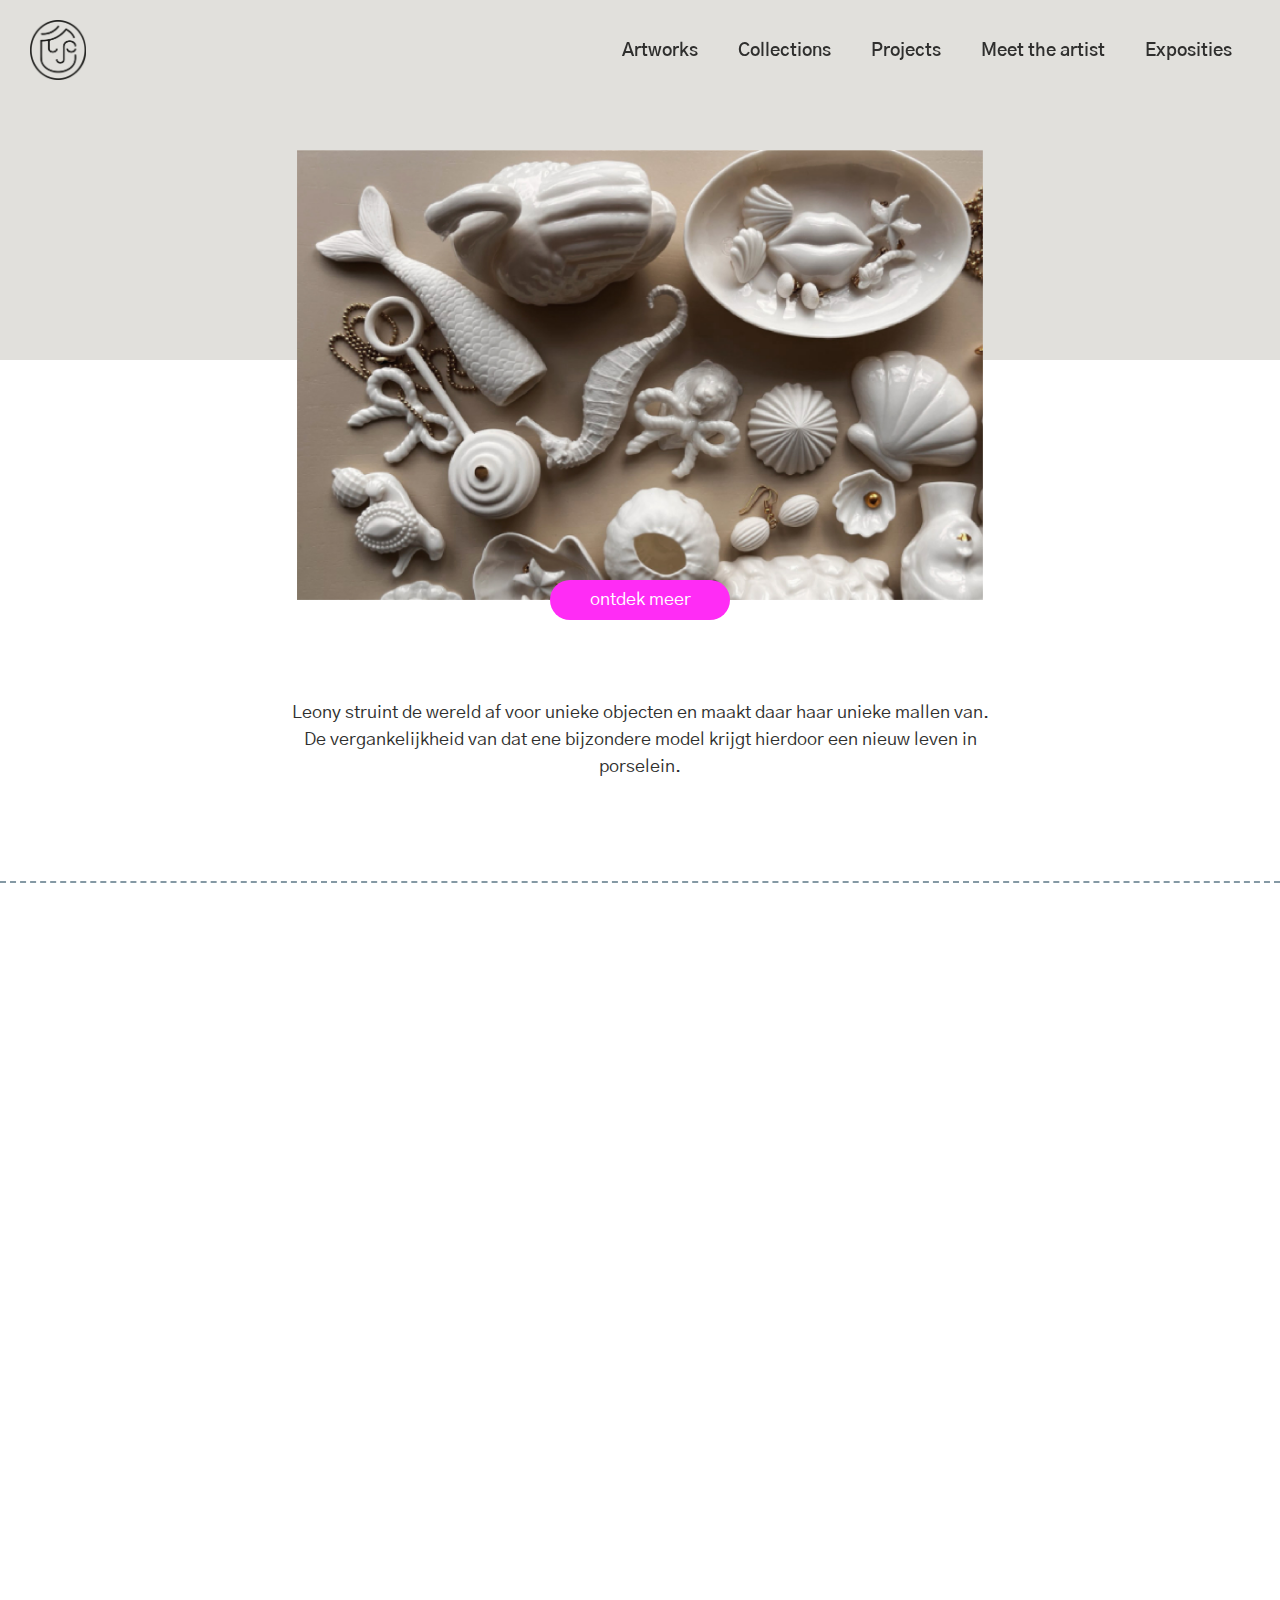
==== index.html @ 036ce0f7 "Add files via upload" ====
<!DOCTYPE html>
<html lang="nl">

<head>
  <meta charset="UTF-8">
  <link rel="icon" type="image/png" href="images/Schatelier-facicon.png " />
  <meta http-equiv="X-UA-Compatible" content="IE=edge">
  <meta name="viewport" content="width=device-width, user-scalable=yes, initial-scale=1, user-scalable=1">

  <title>Schatelier</title>

  <link rel="canonical" href="https://schatelier.nl/" />
  <meta name="description" content="Schatelier" />
  <meta property="og:title" content="Schatelier" />
  <meta property="og:description" content="Schatelier" />
  <meta property="og:url" content="https://schatelier.nl/" />
  <meta property="og:site_name" content="Schatelier" />
  <meta property="og:image" content="/images/Schatelier_beeldmerk.png">
  <meta property="og:image:secure_url" content="/images/Schatelier_beeldmerk.png">
  <meta name="twitter:site" content="@wimpstm">
  <meta name="twitter:creator" content="@wimpstm">
  <meta name="twitter:card" content="summary" />
  <meta name="twitter:description" content="Schatlier" />
  <meta name="twitter:title" content="Schatelier" />

  <link href="https://fonts.googleapis.com/css?family=Gothic+A1:400,600&display=swap" rel="stylesheet">
  <link href="https://fonts.googleapis.com/css?family=Limelight&display=swap" rel="stylesheet">
  <link rel="stylesheet" href="style.css">

</head>

<body>
  <!-- <header> -->
  <div class="site-logo"> <img src="images/Schatelier_logo.png" alt="Schatelier logo">
  </div>

  <nav class="header-nav">
    <ul id="menu">
      <li><a href="#artworks">
          Artworks
        </a></li>
      <li><a href="#collections">
          Collections
        </a></li>
      <li><a href="#projects">
          Projects
        </a></li>
        <li><a href="#about">
          Meet the artist
        </a></li>
      <li><a href="#expo">
          Exposities
        </a></li>
    </ul>
  </nav>

  <!-- </header> -->

  <main class="main">

    <div class="home-header">
      <div class="home-header-image">
        <img src="images/home-header-image.jpg" alt="">
        <a class="btn" href="#item1">ontdek meer</a>
      </div>
      <p>Leony struint de wereld af voor unieke objecten en maakt daar haar unieke mallen van. De vergankelijkheid van
        dat ene bijzondere model krijgt hierdoor een nieuw leven in porselein.</p>
    </div>

    <div class="home-section" id="artworks">
      <h2>Artworks</h2>
      <div class="home-section-aw">
        <img src="images/Jaap Kruithoof wand vaasje.jpg" alt="Servies der Lusten">
        <div>
          <h3>Servies der Lusten</h3>
          <p>Servies der Lusten Cum Laude studeerde ze af aan de Hoge school voor de Kunsten te Utrecht met dit 5-Delig
            Servies geinspireerd op het beroemde werk van Jheronimus Bosch ‘De tuin der Lusten’ behoorde ze tot de beste
            3 en daarom exclusief verkrijgbaar via keramisch Atelier Cor Unum in Den Bosch.</p>
        </div>
      </div>

    </div>

    <div class="home-section" id="collections">
      <h2>Collections</h2>
      <div class="section-slider-container">
        <div class="section-slider" id="item6">
          <div class="section-slider-item">
            <img src="images/Rembrandt in a new way of Art.jpg" alt="Rembrandt in a new way of Art">
            <figcaption>Rembrandt</figcaption>
          </div>
        </div>

        <div class="section-slider" id="item7">
          <div class="section-slider-item">
            <img src="images/Nomad Trekkersvaas.jpg" alt="Rembrandt in a new way of Art">
            <figcaption>Rembrandt</figcaption>
          </div>
        </div>

        <div class="section-slider" id="item8">
          <div class="section-slider-item">
            <img src="images/Rembrandt in a new way of Art.jpg" alt="Rembrandt in a new way of Art">
            <figcaption>Rembrandt</figcaption>
          </div>
        </div>
        <div class="section-slider" id="item8">
          <div class="section-slider-item">
            <img src="images/Nomad Trekkersvaas.jpg" alt="Rembrandt in a new way of Art">
            <figcaption>Rembrandt</figcaption>
          </div>
        </div>
        <div class="section-slider" id="item8">
          <div class="section-slider-item">
            <img src="images/Rembrandt in a new way of Art.jpg" alt="Rembrandt in a new way of Art">
            <figcaption>Rembrandt</figcaption>
          </div>
        </div>
        <div class="section-slider" id="item8">
          <div class="section-slider-item">
            <img src="images/Rembrandt in a new way of Art.jpg" alt="Rembrandt in a new way of Art">
            <figcaption>Rembrandt</figcaption>
          </div>
        </div>
      </div>
    </div>

    <div class="home-section" id="projects">
      <h2>Projects</h2>
      <div class="section-slider-container">
        <div class="section-slider" id="item6">
          <div class="section-slider-item">
            <img src="images/Nomad Trekkersvaas.jpg" alt="Rembrandt in a new way of Art">
            <figcaption>Rembrandt</figcaption>
          </div>
        </div>

        <div class="section-slider" id="item7">
          <div class="section-slider-item">
            <img src="images/Nomad Trekkersvaas.jpg" alt="Rembrandt in a new way of Art">
            <figcaption>Rembrandt</figcaption>
          </div>
        </div>

        <div class="section-slider" id="item8">
          <div class="section-slider-item">
            <img src="images/Rembrandt in a new way of Art.jpg" alt="Rembrandt in a new way of Art">
            <figcaption>Rembrandt</figcaption>
          </div>
        </div>
        <div class="section-slider" id="item8">
          <div class="section-slider-item">
            <img src="images/Nomad Trekkersvaas.jpg" alt="Rembrandt in a new way of Art">
            <figcaption>Rembrandt</figcaption>
          </div>
        </div>
        <div class="section-slider" id="item8">
          <div class="section-slider-item">
            <img src="images/Rembrandt in a new way of Art.jpg" alt="Rembrandt in a new way of Art">
            <figcaption>Rembrandt</figcaption>
          </div>
        </div>
        <div class="section-slider" id="item8">
          <div class="section-slider-item">
            <img src="images/Servies der Lusten.jpg" alt="Servies der Lusten">
            <figcaption>Rembrandt</figcaption>
          </div>
        </div>
      </div>
    </div>

    <div id="imageModal" class="modal">
      <span class="close-button">&times;</span>
      <div class="modal-content" id="modalContent"></div>
    </div>






    <div class="home-about" id="about">
      <h2>Meet the artist</h2>
      <img class="home-about-name" src="images/leony-name.svg" alt="Leony van Schalm">
      <img class="home-about-img" src="images/Leony.jpg" alt="Leony van Schalm">
      <p>Vanuit het intuïtieve laat ik me leiden door lijnen en structuren door opgedane vondsten uit de natuur & vervlogen tijden. De vergankelijkheid van het voorwerp transiteren naar porselein, maakt dat de vondst een functioneel, duurzaam en een eigen karakter krijgt. Duurzame grondstoffen zoals gips en klei zijn het voorwerk van het ambachtelijke proces waarin geduld, respect en tijd een vereiste zijn. Een enkel werk is voorzien van een goudlaagje (12%) en een glaslaag zodat het product ook waterdicht is bijv bij de vaasjes. Ook heb ik mij laten inspireren door grote meesters in de schilderkunst zoals Jheronimus Bosch & Rembrandt van Rhijn en door Filosoof Jaap Kruithof</p>
      <p>Geïnteresseerd in werk van Leony?<br>Mail haar en je ontvangt alle opties en prijzen</p>
      <a class="btn" href="mailto:x">Contact</a>
    </div>

    <div class="home-expo" id="expo">
      <h2>Exposities</h2>
      <ul>
        <li>2015 - Product Design <a href="https://www.corunum-ceramics.nl/servies/schaal-der-lusten/"
            target=”_blank”>Cor Unum</a>, DDW Eindhoven</li>
        <li>2015 - HKU expositie Hoog Caterijne Utrecht</li>
        <li>2016 - Intell Art Design Hotel| Expo DDW | Hammer Time& DDW Eindhoven</li>
        <li>2017 - <a href="https://villamondriaan.nl/tentoonstellingen/dutch-design-cor-unum/" target=”_blank”>Cor
            Unum | Dutch Design @ Piet Mondriaan Huis Winterswijk</a></li>
        <li>2017 - <a href="https://venice-design.com/var/gallery/file/f76f845ea5fa024488ad76492e971fbb.pdf"
            target=”_blank”>Venice Design</a> Catalogues</li>
        <li>2017 - Exhibition <a href="https://my.matterport.com/show/?m=W1pH8Cf4SBK" target=”_blank”>3D Tour
            Palazzo Michiel Venetië</a></li>
        <li>2018 - Servies der Lusten - <a
            href="https://www.omroepgelderland.nl/nieuws/2312345/Daten-in-het-museum-oesters-slurpen-vanaf-het-Servies-der-Lusten"
            target=”_blank”>Stadsmuseum Harderwijk</a></li>
        <li>2018 - <a href="https://dutch-cuisine.nl/DC2017/wp-content/uploads/2018/05/Tastes-like-Dutch.pdf"
            target=”_blank”>Tastes Like Dutch</a> Magazine</li>
        <li>2019 - Hunter collectie - Huis van de stad Harderwijk</li>
        <li>2020 - Window Show Poppy Art Harderwijk</li>
        <li>2020/2024 - Display&#39;s Juwelier Baronyan Harderwijk</li>
        <li>2021 - <a href="https://www.harderwijksezaken.nl/nieuws/de-kunst-mess-sprmrkt-geopend"
            target=”_blank”>SPRMRKT | MESS Harderwijk</a></li>
        <li>2021 - <a
            href="https://docplayer.nl/225654350-Kunstroute-noordwest-veluwe-putten-ermelo-harderwijk-september-2021.html"
            target=”_blank”>Noord West Veluwe Kunstroute</a></li>
        <li>2022 - <a href="https://mas.be/nl/kruithof" target=”_blank”>Jaap Kruithof | Online Blog</a>
          &quot;>Grondstof voor de toekomst&quot;</li>
        <li>2022 - Popup Expo&nbsp; Beach camping De Lakens</li>
        <li>2024 - <a
            href="https://www.harderwijkercourant.nl/lokaal/kunst/1011556/leony-van-schalm-krijgt-eigen-atelier-aan-de-hondegatstraat-i"
            target=”_blank”>Opening Schatelier</a></li>
        <li>2024 - Kunstroute Noordwest Veluwe</li>
      </ul>
    </div>
    </div>


  </main>

  <footer>
    <?php include "./footer.html";?>

  </footer>


  <script src="scripts.js"></script>
</body>

</html>
---- style.css ----
body,
html {
  background-color: var(--white);
  color: var(--black);
  /*font-family: 'Source Code Pro', monospace;*/
  font-family: 'Gothic A1', sans-serif;
  font-size: 18px;
  font-weight: 400;
  height: 100%;
  margin: 0;
  overflow-x: hidden;
  padding: 0;
  scroll-behavior: smooth;
  word-wrap: break-word;
}
/*
@font-face {
  font-family: Limelight;
  src: url(resources/Limelight/Limelight-Regular.ttf);
  font-weight: bold;
}

@font-face {
  font-family: Gothic A1;
  src: url(resources/GothicA1/GothicA1-Light.ttf);
  font-weight: 300;
}

@font-face {
  font-family: Gothic A1;
  src:  url(resources/GothicA1/GothicA1-Medium.ttf);
  font-weight: 500;
}

*/

:root {
  --background-accent: #E1E0DC;
  --black: #2F2F2E;




  --blue: #103B50;
  --accent: #FF2CF5;
  --red-75: #CC6B6B;
  --red-50: #DD9D9D;
  --grey-dark: #8499A4;
  --grey-light: #C9CFD2;
  --coral: #DF5B57;
  --white: #fff;

  --font-size-default: 1rem;
  --font-size-2: 1.3rem;
  --font-size-3: 1.8rem;
  --font-size-4: 2.5rem;

  --line-height-default: 1.5rem;
  --line-height-2: 1.7rem;
  --line-height-3: 2.3rem;
  --line-height-4: 3.3rem;

  --shadow: 0px 0px 5px 3px rgba(99, 99, 99, 0.274);
}

@media only screen and (max-width:1300px) {

  :root {
    --font-size-default: 1rem;
    --font-size-2: 1.2rem;
    --font-size-3: 2.0rem;
    --font-size-4: 3rem;

    --line-height-default: 1.5rem;
    --line-height-2: 1.6rem;
    --line-height-3: 2.6rem;
    --line-height-4: 4.2rem;
  }


}

@media only screen and (max-width:670px) {

  body,
  html {
    font-size: 16px;
  }

  :root {
    --font-size-default: 1rem;
    --font-size-2: 1.2rem;
    --font-size-3: 1.6rem;
    --font-size-4: 2.4rem;

    --line-height-default: 1.5rem;
    --line-height-2: 1.6rem;
    --line-height-3: 2.1rem;
    --line-height-4: 3.5rem;
  }
}

.light {
  color: var(--grey-dark);
}

img {
  display: block;
  height: auto;
  max-width: 100%;
}



/***
Font defaults
***/

h1,
h2,
p {
  line-height: var(--line-height-default);
  margin-bottom: 1rem;
  width: 90%;
  max-width: 720px;
}

h1,
h2,
h3 {
  font-weight: 600;
}

h1 {
  font-size: var(--font-size-4);
  line-height: var(--line-height-4);
}

h2 {
  font-size: var(--font-size-2);
  line-height: var(--line-height-2);
  margin: auto;
  text-align: center;
  max-width: 720px;

}

h3 {
  font-size: var(--font-size-2);
  line-height: var(--line-height-2);
  margin-bottom: 0;
}

p,
ul li {
  font-size: var(--font-size-default);
  line-height: var(--line-height-default);
  margin-top: 0;
}

a {
  color: var(--accent);
  font-weight: 400;
  text-decoration: none;
  transition: 0.3s;
}

a:hover {
  text-decoration: underline;
}



/*** Header ***/

header {
  /* background: rgba(255, 255, 255, 0.7); */

  height: 80px;
  padding: 20px 0;
  position: fixed;
  width: 100%;

  z-index: 1;
}

.site-logo {
  height: 60px;
  justify-self: center;
  left: 30px;
  position: fixed;
  top: 20px;
  width: auto;
  z-index: 100;
}


.site-logo img {
  height: 60px;
  transition: 0.5s;
  width: auto;
  z-index: 1100;

}



/* Navigation
*/

.header-nav {
  position: absolute;
  right: 30px;
  text-align: right;
  top: 20px;
  width: 100%;
  z-index: 10;
}

.header-nav ul a {
  color: var(--black);
  font-weight: 600;
}

.header-nav li {
  display: inline-block;
  justify-self: center;
  list-style-type: none;
  padding: 0 1rem;
}




/***
Main
***/

.main {
  /* margin-top: -150px; */
  width: 100vw;
}


/*** Footer
***/

footer {
  /* background: red; */
  color: white;
  height: 100px;
  position: relative;
  width: 100vw;
}

/*** btn ***/
a.btn {
  font-weight: 400;
}
.btn {
  background: var(--accent);
  border-radius: 80px;
  color: var(--white);
  font-size: var(--font-size-default);
  height: 40px;
  justify-self: center;
  line-height: 40px;
  text-align: center;
  text-decoration: none;
  /* transition: filter 0.5s; */
  z-index: 99;
}

.btn:hover {
  box-shadow: var(--shadow);
  filter: contrast(2);
  text-decoration: none;
}

/***
Home
***/
.home-header,
.home-section {
  border-bottom: 2px dashed var(--grey-dark);

}

.home-header,
.home-section-aw {
  padding-bottom: 100px;
}

.home-header {
  position: relative;
  width: 100vw;
}

.home-header::before {
  background-color: var(--background-accent);
  content: "";
  left: 0;
  height: 40vh;
  position: absolute;
  top: 0;
  width: 100%;
}

.home-header-image {
  height: 1200px;
  max-height: 50vh;
  /* margin: 150px auto 0 auto; */
  position: relative;
  top: 150px;
  width: 100%;
}

.home-header-image img {
  display: block;
  height: 100%;
  margin: auto;
  position: relative;
  width: auto;
  /* z-index: 1; */
}

.home-header p {
  /* font-size: var(--font-size-2);
  line-height: var(--line-height-2); */
  margin: 250px auto 0 ;
  position: relative;
  text-align: center;
  width: 95%;
  max-width: 720px;
}

/* .home-header-image a {
  background: var(--accent);
  border-radius: 100px;
  font-size: 20px;
  line-height: 40px;
} */

.home-header .btn {
  bottom: -40px;
  left: 50%;
  position: absolute;
  transform: translate(-50%, -50%);
  width: 180px;
}


.home-section,
.home-about {
  padding-top: 100px;
}

.home-section-aw,
.section-slider-container {
  margin-bottom: 100px;
}

.home-section {
  width: 100%;
}

.home-section-aw {
  align-items: center;
  column-gap: 2rem;
  display: grid;
  grid-template-columns: 2;
  margin: 100px auto 0 auto;
  width: 95%;
  max-width: 720px;
}

.home-section-aw img {
  grid-column: 1;
  height: auto;
  width: 100%;
}

.home-section-aw div {
  grid-column: 2;
}


.section-slider-container {
  display: flex;
  margin-top: 100px;
  overflow-x: scroll;
  -ms-overflow-style: none;  /* IE and Edge */
  scrollbar-width: none; 
  scroll-snap-type: x mandatory;
  -webkit-overflow-scrolling: touch;
  width: 100%;
  z-index: 999;
}

.section-slider-container::-webkit-scrollbar {
  visibility: hidden;
}

.section-slider {
  flex: 0 0 auto;
  max-height: 70%;
  width: auto;
  scroll-snap-align: start;
}

.section-slider-item {
  width: 100%;
  padding: 0 10px;
}

.section-slider-item:hover {
  cursor: pointer;
}

.section-slider-item img {
  height: 800px;
  max-height: 70vh;
  width: auto;
}

figcaption {
  line-height: var(--line-height-3);
  text-align: center;
}

.blur {
  filter: blur(15px);
  transition: filter 0.3s ease;
}

/* Modal styles */
.modal {
  display: none;
  position: fixed;
  z-index: 1000;
  left: 0;
  top: 0;
  width: 100%;
  height: 100%;
  background-color: rgba(122, 122, 122, 0.7);
  justify-content: center;
  align-items: center;
}

.modal-content {
  background-color: #ffffffac;
  border-radius: 5px;
  max-width: 100%;
  max-height: 90%;
  overflow: auto;
  box-shadow: 0 0 20px rgba(0,0,0,0.3);
}

.modal-content .section-slider-item {
  width: 100%;
  height: auto;
  padding: 0;
}

.modal-content img {
  max-width: 100%;
  height: auto;
  display: block;
}

.modal-content figcaption {
  margin-top: 10px;
  text-align: center;
}

.close-button {
  background: #ffffffac;
  border-radius: 50px;
  cursor: pointer;
 
  color: var(--accent);
  font-size: 40px;
  font-weight: bold;
  height: 40px;
  line-height: 47px;
  position: absolute;
  right: 35px;
  text-align: center;
  top: 15px;
  width: 40px;
  
}


.home-about {
  align-items: center;
  background: var(--background-accent);
  display: flex;
  flex-direction: column;
  margin: 0 auto;
  padding-bottom: 100px;
  width: 100%;
}

.home-about-name {
  height: auto;
  margin: 0 auto;
  position: relative;
  width: 200px;
  z-index: 1;
}


.home-about-img {
  height: auto;
  margin-bottom: 100px;
  margin-top: -50px;
  width: 500px;
  max-width: 90%;
}

.home-about p {
  text-align: center
}

.home-about a.btn {
  display: block;
  margin-top: 100px;
  width: 180px;
  
}

.home-expo {
  margin: 100px auto;
  width: 90%;
  max-width: 780px;
}

.home-expo h2 {
  margin-bottom: 100px;
}



.home-expo ul {
  list-style: none;
  padding-inline-start: 0
}

.home-expo ul li {
  margin-bottom: 1rem;
  margin-top: 1rem;
}

/* 
.hero-img {
  align-items: center;
  background: var(--white);
  border-top: 10px solid var(--black);
  display: flex;
  min-height: 100vh;
  justify-content: center;
  position: sticky;
  top: 0;
}


.hero-img {
  height: 100vh;
  justify-content: center;
}

.hero-img img {
  border: 10px solid var(--black);
  box-shadow: var(--shadow);
  height: 90vh;
  width: auto;

}
 */
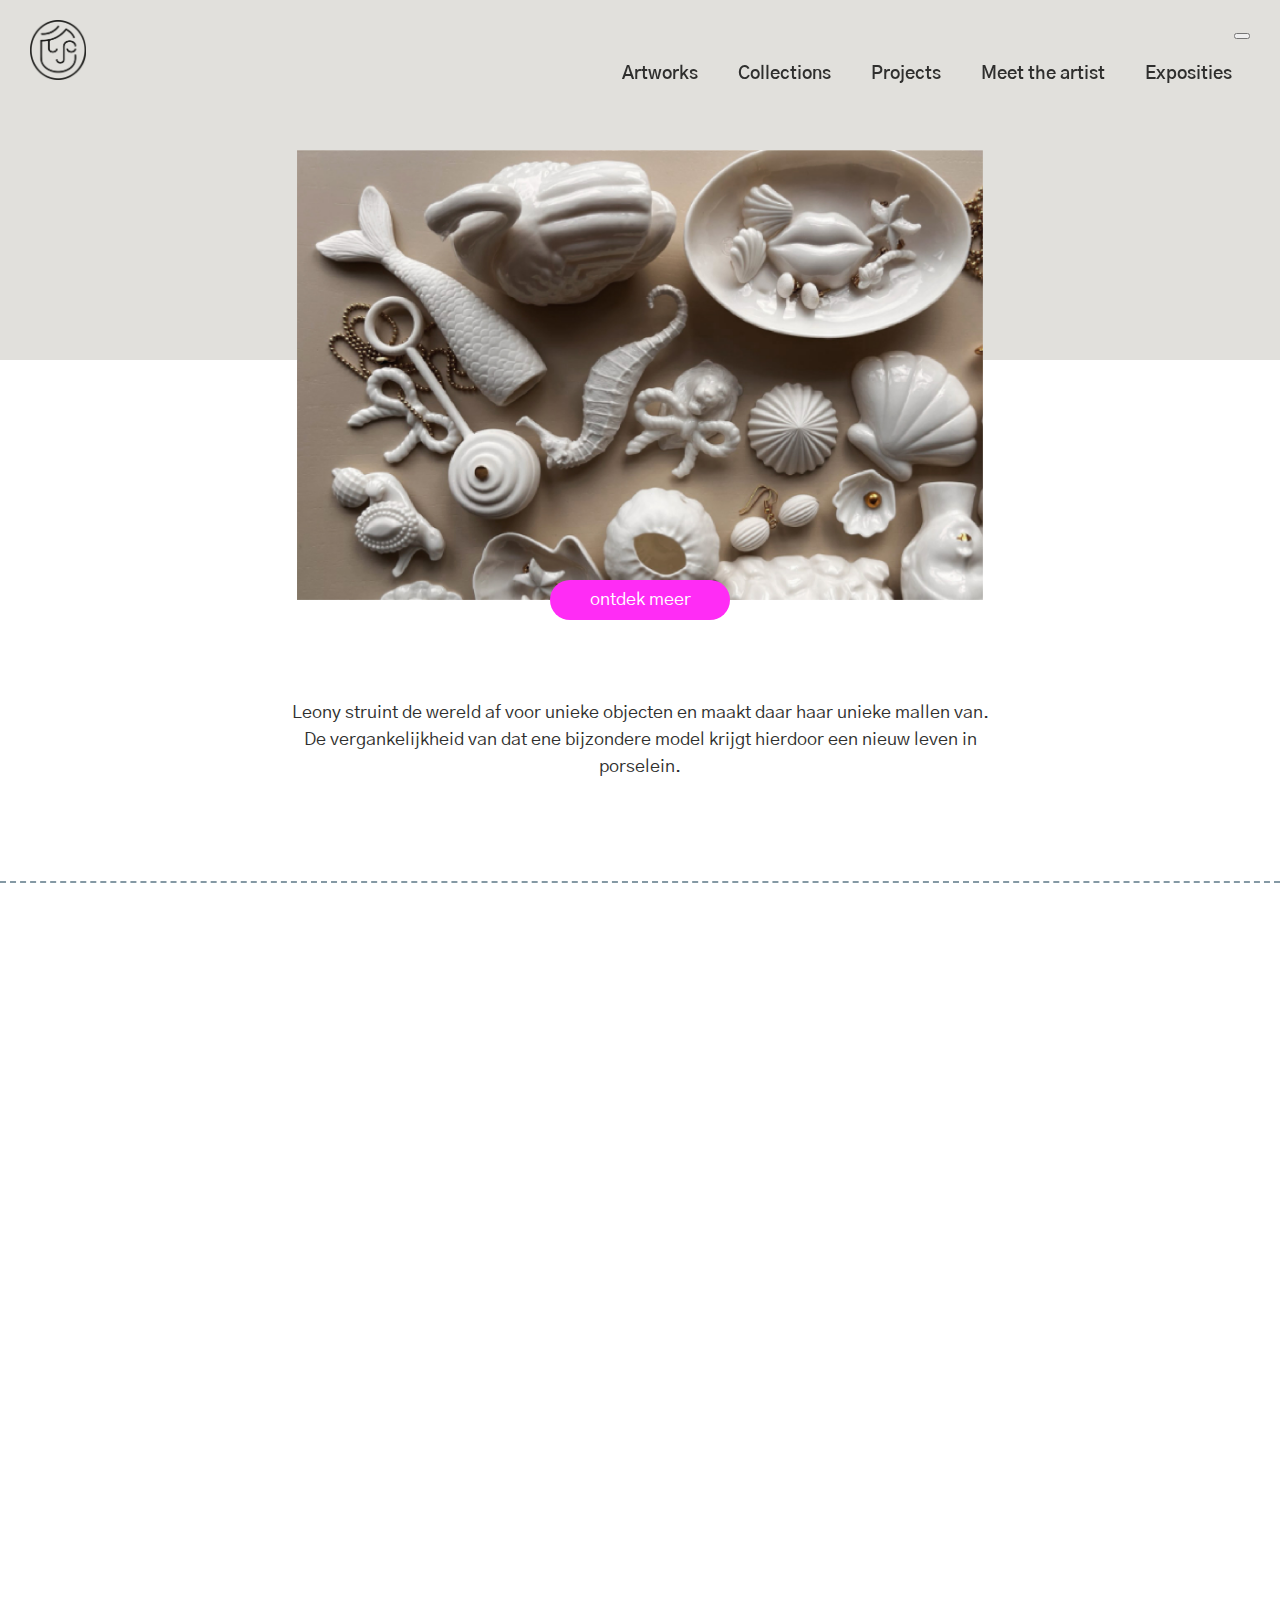
==== commit f5c6de7b: "Update index.html" ====
--- a/index.html
+++ b/index.html
@@ -17,14 +17,9 @@
   <meta property="og:site_name" content="Schatelier" />
   <meta property="og:image" content="/images/Schatelier_beeldmerk.png">
   <meta property="og:image:secure_url" content="/images/Schatelier_beeldmerk.png">
-  <meta name="twitter:site" content="@wimpstm">
-  <meta name="twitter:creator" content="@wimpstm">
-  <meta name="twitter:card" content="summary" />
-  <meta name="twitter:description" content="Schatlier" />
-  <meta name="twitter:title" content="Schatelier" />
+
 
   <link href="https://fonts.googleapis.com/css?family=Gothic+A1:400,600&display=swap" rel="stylesheet">
-  <link href="https://fonts.googleapis.com/css?family=Limelight&display=swap" rel="stylesheet">
   <link rel="stylesheet" href="style.css">
 
 </head>
@@ -35,20 +30,23 @@
   </div>
 
   <nav class="header-nav">
+    <button aria-label="menu button" class="nav__toggle">
+      <span class="hamburger"></span>
+    </button>
     <ul id="menu">
-      <li><a href="#artworks">
+      <li><a class="nav__item" href="#artworks">
           Artworks
         </a></li>
-      <li><a href="#collections">
+      <li><a class="nav__item" href="#collections">
           Collections
         </a></li>
-      <li><a href="#projects">
+      <li><a class="nav__item" href="#projects">
           Projects
         </a></li>
-        <li><a href="#about">
+      <li><a class="nav__item" href="#about">
           Meet the artist
         </a></li>
-      <li><a href="#expo">
+      <li><a class="nav__item" href="#expo">
           Exposities
         </a></li>
     </ul>
@@ -169,21 +167,19 @@
       </div>
     </div>
 
-    <div id="imageModal" class="modal">
-      <span class="close-button">&times;</span>
-      <div class="modal-content" id="modalContent"></div>
-    </div>
-
-
-
-
-
+    
 
     <div class="home-about" id="about">
       <h2>Meet the artist</h2>
       <img class="home-about-name" src="images/leony-name.svg" alt="Leony van Schalm">
       <img class="home-about-img" src="images/Leony.jpg" alt="Leony van Schalm">
-      <p>Vanuit het intuïtieve laat ik me leiden door lijnen en structuren door opgedane vondsten uit de natuur & vervlogen tijden. De vergankelijkheid van het voorwerp transiteren naar porselein, maakt dat de vondst een functioneel, duurzaam en een eigen karakter krijgt. Duurzame grondstoffen zoals gips en klei zijn het voorwerk van het ambachtelijke proces waarin geduld, respect en tijd een vereiste zijn. Een enkel werk is voorzien van een goudlaagje (12%) en een glaslaag zodat het product ook waterdicht is bijv bij de vaasjes. Ook heb ik mij laten inspireren door grote meesters in de schilderkunst zoals Jheronimus Bosch & Rembrandt van Rhijn en door Filosoof Jaap Kruithof</p>
+      <p>Vanuit het intuïtieve laat ik me leiden door lijnen en structuren door opgedane vondsten uit de natuur &
+        vervlogen tijden. De vergankelijkheid van het voorwerp transiteren naar porselein, maakt dat de vondst een
+        functioneel, duurzaam en een eigen karakter krijgt. Duurzame grondstoffen zoals gips en klei zijn het voorwerk
+        van het ambachtelijke proces waarin geduld, respect en tijd een vereiste zijn. Een enkel werk is voorzien van
+        een goudlaagje (12%) en een glaslaag zodat het product ook waterdicht is bijv bij de vaasjes. Ook heb ik mij
+        laten inspireren door grote meesters in de schilderkunst zoals Jheronimus Bosch & Rembrandt van Rhijn en door
+        Filosoof Jaap Kruithof</p>
       <p>Geïnteresseerd in werk van Leony?<br>Mail haar en je ontvangt alle opties en prijzen</p>
       <a class="btn" href="mailto:x">Contact</a>
     </div>
@@ -224,17 +220,20 @@
       </ul>
     </div>
     </div>
-
+    <div id="imageModal" class="modal">
+      <span class="close-button">&times;</span>
+      <div class="modal-content" id="modalContent"></div>
+    </div>
 
   </main>
 
   <footer>
-    <?php include "./footer.html";?>
 
   </footer>
 
 
   <script src="scripts.js"></script>
+
 </body>
 
-</html>+</html>
